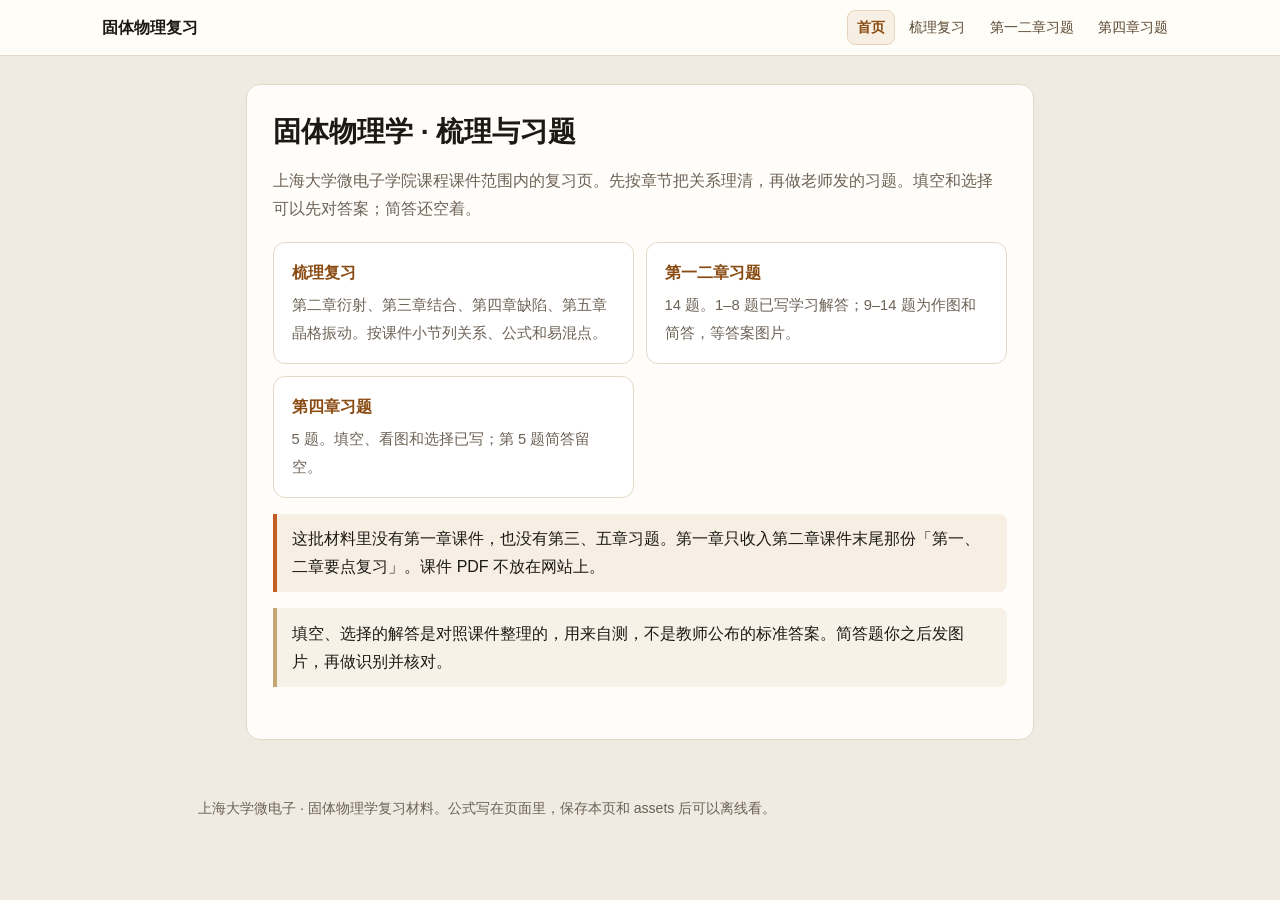
==== index.html @ 38411bad "Add solid-state review notes and the transcribed exercise pages. Co-authored-by: Cursor <cursoragent" ====
<!DOCTYPE html>
<html lang="zh-CN">
<head>
  <meta charset="utf-8">
  <meta name="viewport" content="width=device-width, initial-scale=1">
  <title>固体物理复习 · SHU</title>
  <link rel="stylesheet" href="assets/site.css">
</head>
<body>
<header class="site-top" id="siteTop">
  <div class="site-top-inner">
    <a class="site-brand" href="index.html">固体物理复习</a>
    <button type="button" class="site-menu-btn" aria-expanded="false" aria-controls="siteLinks">菜单</button>
    <nav class="site-links" id="siteLinks" aria-label="站点导航">
      <a href="index.html" data-page="index.html">首页</a>
      <a href="review.html" data-page="review.html">梳理复习</a>
      <a href="ex-ch12.html" data-page="ex-ch12.html">第一二章习题</a>
      <a href="ex-ch4.html" data-page="ex-ch4.html">第四章习题</a>
    </nav>
  </div>
</header>
<main class="hub">
  <div class="hub-card">
    <h1>固体物理学 · 梳理与习题</h1>
    <p class="lead">上海大学微电子学院课程课件范围内的复习页。先按章节把关系理清，再做老师发的习题。填空和选择可以先对答案；简答还空着。</p>
    <div class="hub-grid">
      <a class="hub-link" href="review.html"><strong>梳理复习</strong><span>第二章衍射、第三章结合、第四章缺陷、第五章晶格振动。按课件小节列关系、公式和易混点。</span></a>
      <a class="hub-link" href="ex-ch12.html"><strong>第一二章习题</strong><span>14 题。1–8 题已写学习解答；9–14 题为作图和简答，等答案图片。</span></a>
      <a class="hub-link" href="ex-ch4.html"><strong>第四章习题</strong><span>5 题。填空、看图和选择已写；第 5 题简答留空。</span></a>
    </div>
    <div class="note">这批材料里没有第一章课件，也没有第三、五章习题。第一章只收入第二章课件末尾那份「第一、二章要点复习」。课件 PDF 不放在网站上。</div>
    <p class="soft">填空、选择的解答是对照课件整理的，用来自测，不是教师公布的标准答案。简答题你之后发图片，再做识别并核对。</p>
  </div>
</main>
<footer class="site-footer">上海大学微电子 · 固体物理学复习材料。公式写在页面里，保存本页和 assets 后可以离线看。</footer>
<script src="assets/site.js"></script>
</body>
</html>
---- assets/site.css ----
:root {
  color-scheme: light;
  --bg: #efeae2;
  --paper: #fffdf9;
  --ink: #1c1915;
  --muted: #6d6256;
  --line: #e4d9c8;
  --accent: #8a4b12;
  --nav-h: 56px;
}

*,
*::before,
*::after { box-sizing: border-box; }

html { scroll-behavior: smooth; }

body {
  margin: 0;
  background: var(--bg);
  color: var(--ink);
  font-family: "Microsoft YaHei", "PingFang SC", "Noto Sans SC", "Hiragino Sans GB", sans-serif;
  line-height: 1.75;
  padding-top: var(--nav-h);
}

a { color: var(--accent); }
img { max-width: 100%; height: auto; }

.site-top {
  position: fixed;
  inset: 0 0 auto 0;
  z-index: 20;
  height: var(--nav-h);
  background: rgba(255, 253, 249, 0.96);
  border-bottom: 1px solid var(--line);
  backdrop-filter: blur(8px);
}

.site-top-inner {
  max-width: 1100px;
  margin: 0 auto;
  height: 100%;
  display: flex;
  align-items: center;
  gap: 8px;
  padding: 0 12px;
}

.site-brand {
  margin-right: auto;
  color: var(--ink);
  font-weight: 700;
  text-decoration: none;
  white-space: nowrap;
}

.site-links { display: flex; gap: 4px; flex-wrap: wrap; justify-content: flex-end; }
.site-links a {
  color: #5c4a32;
  text-decoration: none;
  font-size: 0.88rem;
  padding: 0.3em 0.65em;
  border-radius: 8px;
  border: 1px solid transparent;
}
.site-links a:hover,
.site-links a:focus-visible { background: #f7f1e7; outline: none; }
.site-links a.is-active {
  background: #f8efe4;
  border-color: #e8d4b8;
  color: var(--accent);
  font-weight: 650;
}

.site-menu-btn {
  display: none;
  border: 1px solid var(--line);
  background: var(--paper);
  border-radius: 8px;
  padding: 0.35em 0.7em;
  font: inherit;
  cursor: pointer;
}

.site-footer {
  max-width: 920px;
  margin: 0 auto;
  padding: 8px 18px 48px;
  color: var(--muted);
  font-size: 0.88rem;
}

.hub { max-width: 820px; margin: 0 auto; padding: 28px 16px 48px; }
.hub-card, .sheet {
  background: var(--paper);
  border: 1px solid var(--line);
  border-radius: 14px;
  padding: 28px 26px 36px;
}
.hub h1, .sheet h1 { margin: 0 0 0.4rem; font-size: clamp(1.35rem, 4vw, 1.75rem); line-height: 1.35; }
.lead, .muted { color: var(--muted); }
.hub-grid { display: grid; gap: 12px; margin-top: 1.2rem; }
@media (min-width: 640px) { .hub-grid { grid-template-columns: 1fr 1fr; } }
.hub-link {
  display: block;
  text-decoration: none;
  color: inherit;
  background: #fff;
  border: 1px solid var(--line);
  border-radius: 12px;
  padding: 1rem 1.1rem;
}
.hub-link:hover { border-color: #d4b896; background: #fbf6ea; }
.hub-link strong { display: block; color: var(--accent); margin-bottom: 0.25rem; }
.hub-link span { color: var(--muted); font-size: 0.92rem; }
.note {
  margin: 1rem 0;
  padding: 0.7em 0.95em;
  background: #f8efe4;
  border-left: 4px solid #c45c26;
  border-radius: 0 8px 8px 0;
}
.soft {
  margin: 1rem 0;
  padding: 0.7em 0.95em;
  background: #f7f1e7;
  border-left: 4px solid #c4a574;
  border-radius: 0 8px 8px 0;
}

.page { max-width: 920px; margin: 0 auto; padding: 22px 16px 12px; }
.sheet h2 {
  font-size: 1.22rem;
  margin: 1.6em 0 0.45em;
  padding-bottom: 0.25em;
  border-bottom: 1px solid var(--line);
}
.sheet h3 { font-size: 1.05rem; margin: 1.2em 0 0.35em; color: #5c4a32; }
.sheet p { margin: 0.45em 0; }
.sheet ul, .sheet ol { margin: 0.4em 0 0.8em; padding-left: 1.3em; }
.sheet li { margin: 0.28em 0; }
.toc { display: flex; flex-wrap: wrap; gap: 8px; margin: 0.8em 0 1.2em; }
.toc a {
  text-decoration: none;
  background: #fff;
  border: 1px solid var(--line);
  border-radius: 999px;
  padding: 0.15em 0.75em;
  font-size: 0.9rem;
}
[id] { scroll-margin-top: 72px; }
.eq {
  overflow-x: auto;
  margin: 0.45em 0;
  padding: 0.35em 0.7em;
  background: #fbf8f2;
  border-radius: 8px;
  font-family: "Cambria Math", "STIX Two Math", "Times New Roman", serif;
}
table { border-collapse: collapse; width: 100%; font-size: 0.92rem; margin: 0.6em 0 1em; }
th, td { border-bottom: 1px solid var(--line); padding: 0.55em 0.65em; text-align: left; vertical-align: top; }
th { background: #f7f1e7; color: #5c4a32; }
.table-scroll { overflow-x: auto; }

.exam-actions { display: flex; gap: 8px; flex-wrap: wrap; margin: 0.8em 0 1em; }
.exam-actions button {
  font: inherit;
  border: 1px solid var(--line);
  background: var(--paper);
  border-radius: 8px;
  padding: 0.45em 0.8em;
  cursor: pointer;
}
.question { padding: 1.15em 0 1.3em; border-bottom: 1px solid var(--line); }
.question h3 { display: flex; gap: 8px; align-items: baseline; margin: 0 0 0.45em; }
.question h3 small { margin-left: auto; color: var(--muted); font-weight: 400; font-size: 0.82rem; white-space: nowrap; }
.tag {
  display: inline-block;
  color: #fff;
  border-radius: 4px;
  font-size: 0.75rem;
  padding: 0.05em 0.4em;
  font-weight: 650;
}
.tag.f { background: #2c5f8a; }
.tag.c { background: #2f6b4f; }
.tag.s { background: #a07828; }
.opts { margin: 0.4em 0 0.6em; padding-left: 1.2em; }
.reveal {
  border: 1px solid var(--line);
  border-radius: 8px;
  margin: 0.55em 0;
  background: #fbf8f2;
}
.reveal summary {
  cursor: pointer;
  padding: 0.65em 0.9em;
  color: var(--accent);
  font-weight: 650;
  list-style: none;
}
.reveal summary::-webkit-details-marker { display: none; }
.reveal summary::before { content: "+"; display: inline-block; width: 1.1em; }
.reveal[open] > summary::before { content: "−"; }
.reveal[open] > summary { border-bottom: 1px solid var(--line); }
.reveal-body { padding: 0.35em 1em 0.85em; background: #fffdf9; }
.pending { color: var(--muted); }
.figure { margin: 0.6em 0; }
.figure img { max-width: 420px; background: #fff; border: 1px solid var(--line); border-radius: 8px; }
.honeycomb { width: min(100%, 280px); height: auto; background: #fff; border: 1px solid var(--line); border-radius: 8px; }
.cap { color: var(--muted); font-size: 0.88rem; margin-top: 0.25em; }

@media (max-width: 860px) {
  .site-menu-btn { display: inline-block; }
  .site-links {
    display: none;
    position: absolute;
    top: var(--nav-h);
    left: 0;
    right: 0;
    background: var(--paper);
    border-bottom: 1px solid var(--line);
    flex-direction: column;
    padding: 8px 12px 12px;
  }
  .site-top.open .site-links { display: flex; }
  .hub-card, .sheet { padding: 20px 16px 28px; }
}

@media print {
  body { padding: 0; background: #fff; }
  .site-top, .site-footer, .exam-actions, .toc { display: none !important; }
  .hub, .page { max-width: none; padding: 0; }
  .hub-card, .sheet { border: 0; padding: 0; }
  .reveal { display: none !important; }
  body.print-solutions .reveal { display: block !important; }
  .reveal-body { display: block; }
}
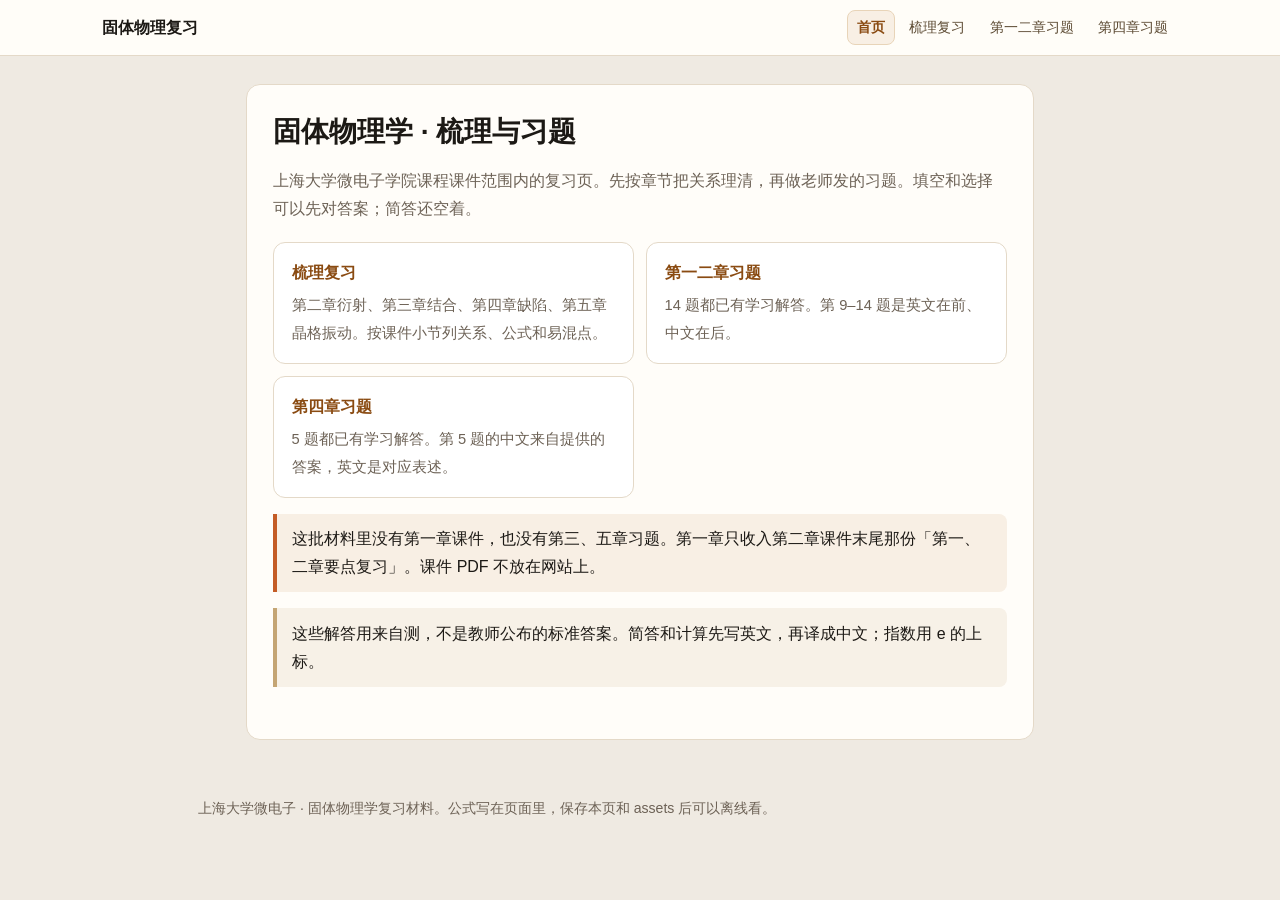
==== commit 52575a91: "Add bilingual solutions for the remaining solid-state exercises. Co-authored-by: Cursor <cursoragent" ====
--- a/index.html
+++ b/index.html
@@ -25,11 +25,11 @@
     <p class="lead">上海大学微电子学院课程课件范围内的复习页。先按章节把关系理清，再做老师发的习题。填空和选择可以先对答案；简答还空着。</p>
     <div class="hub-grid">
       <a class="hub-link" href="review.html"><strong>梳理复习</strong><span>第二章衍射、第三章结合、第四章缺陷、第五章晶格振动。按课件小节列关系、公式和易混点。</span></a>
-      <a class="hub-link" href="ex-ch12.html"><strong>第一二章习题</strong><span>14 题。1–8 题已写学习解答；9–14 题为作图和简答，等答案图片。</span></a>
-      <a class="hub-link" href="ex-ch4.html"><strong>第四章习题</strong><span>5 题。填空、看图和选择已写；第 5 题简答留空。</span></a>
+      <a class="hub-link" href="ex-ch12.html"><strong>第一二章习题</strong><span>14 题都已有学习解答。第 9–14 题是英文在前、中文在后。</span></a>
+      <a class="hub-link" href="ex-ch4.html"><strong>第四章习题</strong><span>5 题都已有学习解答。第 5 题的中文来自提供的答案，英文是对应表述。</span></a>
     </div>
     <div class="note">这批材料里没有第一章课件，也没有第三、五章习题。第一章只收入第二章课件末尾那份「第一、二章要点复习」。课件 PDF 不放在网站上。</div>
-    <p class="soft">填空、选择的解答是对照课件整理的，用来自测，不是教师公布的标准答案。简答题你之后发图片，再做识别并核对。</p>
+    <p class="soft">这些解答用来自测，不是教师公布的标准答案。简答和计算先写英文，再译成中文；指数用 e 的上标。</p>
   </div>
 </main>
 <footer class="site-footer">上海大学微电子 · 固体物理学复习材料。公式写在页面里，保存本页和 assets 后可以离线看。</footer>
--- a/assets/site.css
+++ b/assets/site.css
@@ -208,8 +208,13 @@
 .pending { color: var(--muted); }
 .figure { margin: 0.6em 0; }
 .figure img { max-width: 420px; background: #fff; border: 1px solid var(--line); border-radius: 8px; }
-.honeycomb { width: min(100%, 280px); height: auto; background: #fff; border: 1px solid var(--line); border-radius: 8px; }
+.honeycomb, .bz-fig { width: min(100%, 320px); height: auto; background: #fff; border: 1px solid var(--line); border-radius: 8px; }
 .cap { color: var(--muted); font-size: 0.88rem; margin-top: 0.25em; }
+.lang-label { font-size: 0.78rem; color: var(--accent); font-weight: 700; margin: 0.9em 0 0.25em; }
+.zh { border-top: 1px dashed var(--line); margin-top: 0.8em; padding-top: 0.2em; }
+.math-display { overflow-x: auto; margin: 0.35em 0; }
+.math-inline math, .math-display math { font-family: "Cambria Math", "STIX Two Math", "Times New Roman", serif; }
+.math-display math { font-size: 1.12em; }
 
 @media (max-width: 860px) {
   .site-menu-btn { display: inline-block; }
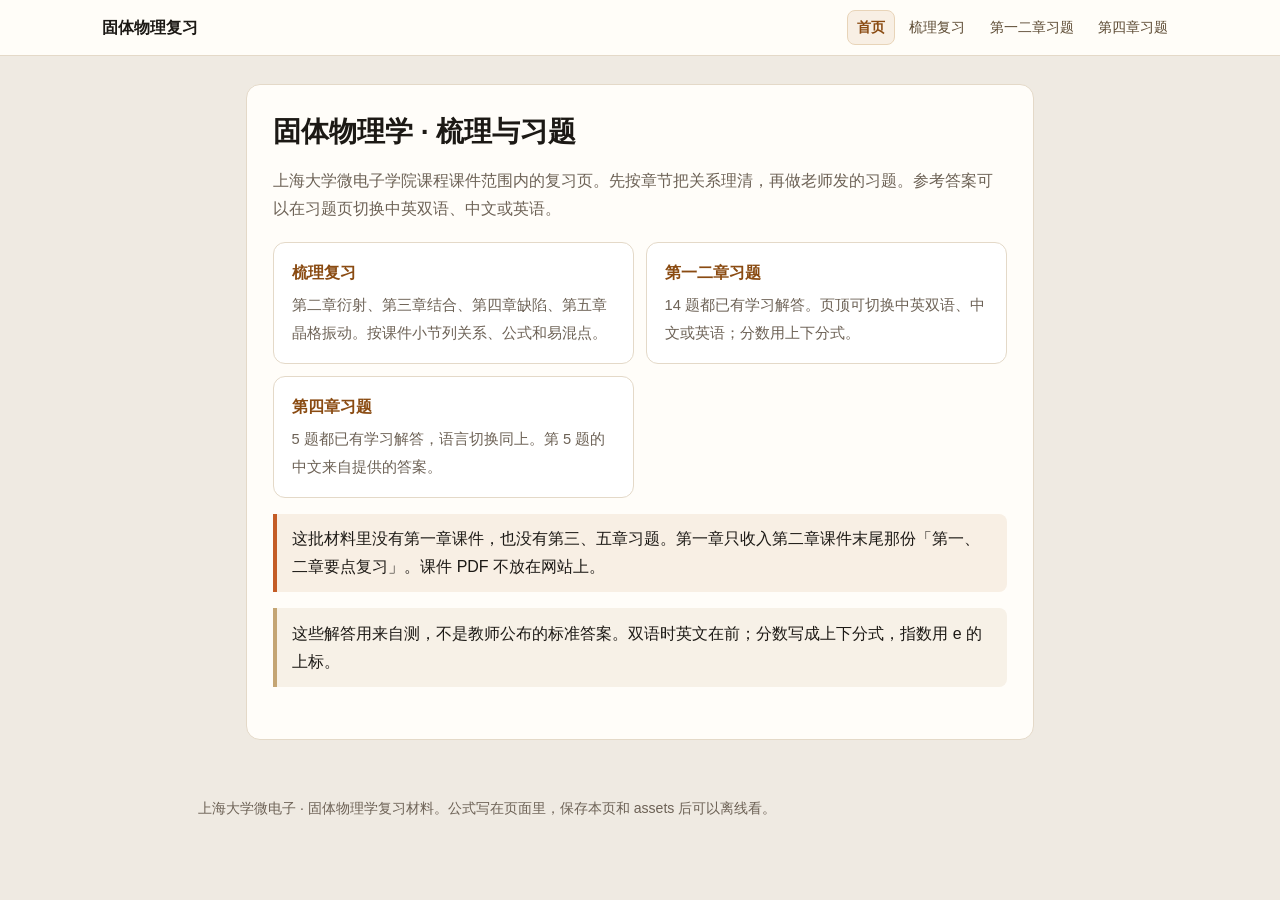
==== commit be1c7c11: "Let exercise answers switch language and render fractions as stacked math. Co-authored-by: Cursor <c" ====
--- a/index.html
+++ b/index.html
@@ -4,7 +4,7 @@
   <meta charset="utf-8">
   <meta name="viewport" content="width=device-width, initial-scale=1">
   <title>固体物理复习 · SHU</title>
-  <link rel="stylesheet" href="assets/site.css">
+  <link rel="stylesheet" href="assets/site.css?v=20261125">
 </head>
 <body>
 <header class="site-top" id="siteTop">
@@ -22,17 +22,17 @@
 <main class="hub">
   <div class="hub-card">
     <h1>固体物理学 · 梳理与习题</h1>
-    <p class="lead">上海大学微电子学院课程课件范围内的复习页。先按章节把关系理清，再做老师发的习题。填空和选择可以先对答案；简答还空着。</p>
+    <p class="lead">上海大学微电子学院课程课件范围内的复习页。先按章节把关系理清，再做老师发的习题。参考答案可以在习题页切换中英双语、中文或英语。</p>
     <div class="hub-grid">
       <a class="hub-link" href="review.html"><strong>梳理复习</strong><span>第二章衍射、第三章结合、第四章缺陷、第五章晶格振动。按课件小节列关系、公式和易混点。</span></a>
-      <a class="hub-link" href="ex-ch12.html"><strong>第一二章习题</strong><span>14 题都已有学习解答。第 9–14 题是英文在前、中文在后。</span></a>
-      <a class="hub-link" href="ex-ch4.html"><strong>第四章习题</strong><span>5 题都已有学习解答。第 5 题的中文来自提供的答案，英文是对应表述。</span></a>
+      <a class="hub-link" href="ex-ch12.html"><strong>第一二章习题</strong><span>14 题都已有学习解答。页顶可切换中英双语、中文或英语；分数用上下分式。</span></a>
+      <a class="hub-link" href="ex-ch4.html"><strong>第四章习题</strong><span>5 题都已有学习解答，语言切换同上。第 5 题的中文来自提供的答案。</span></a>
     </div>
     <div class="note">这批材料里没有第一章课件，也没有第三、五章习题。第一章只收入第二章课件末尾那份「第一、二章要点复习」。课件 PDF 不放在网站上。</div>
-    <p class="soft">这些解答用来自测，不是教师公布的标准答案。简答和计算先写英文，再译成中文；指数用 e 的上标。</p>
+    <p class="soft">这些解答用来自测，不是教师公布的标准答案。双语时英文在前；分数写成上下分式，指数用 e 的上标。</p>
   </div>
 </main>
 <footer class="site-footer">上海大学微电子 · 固体物理学复习材料。公式写在页面里，保存本页和 assets 后可以离线看。</footer>
-<script src="assets/site.js"></script>
+<script src="assets/site.js?v=20261125"></script>
 </body>
 </html>
--- a/assets/site.css
+++ b/assets/site.css
@@ -210,11 +210,37 @@
 .figure img { max-width: 420px; background: #fff; border: 1px solid var(--line); border-radius: 8px; }
 .honeycomb, .bz-fig { width: min(100%, 320px); height: auto; background: #fff; border: 1px solid var(--line); border-radius: 8px; }
 .cap { color: var(--muted); font-size: 0.88rem; margin-top: 0.25em; }
-.lang-label { font-size: 0.78rem; color: var(--accent); font-weight: 700; margin: 0.9em 0 0.25em; }
-.zh { border-top: 1px dashed var(--line); margin-top: 0.8em; padding-top: 0.2em; }
-.math-display { overflow-x: auto; margin: 0.35em 0; }
+.lang-switch { display: flex; flex-wrap: wrap; gap: 6px; align-items: center; margin: 0.15em 0 1em; }
+.lang-switch span { color: var(--muted); font-size: 0.88rem; margin-right: 2px; }
+.lang-switch button {
+  font: inherit;
+  border: 1px solid var(--line);
+  background: var(--paper);
+  border-radius: 8px;
+  padding: 0.45em 0.8em;
+  cursor: pointer;
+}
+.lang-switch button[aria-pressed="true"] {
+  background: var(--accent);
+  color: #fffdf9;
+  border-color: var(--accent);
+}
+.lang-label { font-size: 0.78rem; color: var(--accent); font-weight: 700; margin: 0.15em 0 0.35em; }
+html[data-lang="zh"] .en { display: none; }
+html[data-lang="en"] .zh { display: none; }
+html[data-lang="zh"] .lang-label,
+html[data-lang="en"] .lang-label { display: none; }
+html[data-lang="both"] .bilingual > .zh,
+html:not([data-lang]) .bilingual > .zh {
+  border-top: 1px dashed var(--line);
+  margin-top: 0.95em;
+  padding-top: 0.35em;
+}
+.math-inline { white-space: nowrap; }
+.math-display { overflow-x: auto; margin: 0.45em 0; }
 .math-inline math, .math-display math { font-family: "Cambria Math", "STIX Two Math", "Times New Roman", serif; }
-.math-display math { font-size: 1.12em; }
+.math-inline math { font-size: 1.12em; }
+.math-display math { font-size: 1.22em; }
 
 @media (max-width: 860px) {
   .site-menu-btn { display: inline-block; }
@@ -235,7 +261,7 @@
 
 @media print {
   body { padding: 0; background: #fff; }
-  .site-top, .site-footer, .exam-actions, .toc { display: none !important; }
+  .site-top, .site-footer, .exam-actions, .lang-switch, .toc { display: none !important; }
   .hub, .page { max-width: none; padding: 0; }
   .hub-card, .sheet { border: 0; padding: 0; }
   .reveal { display: none !important; }
